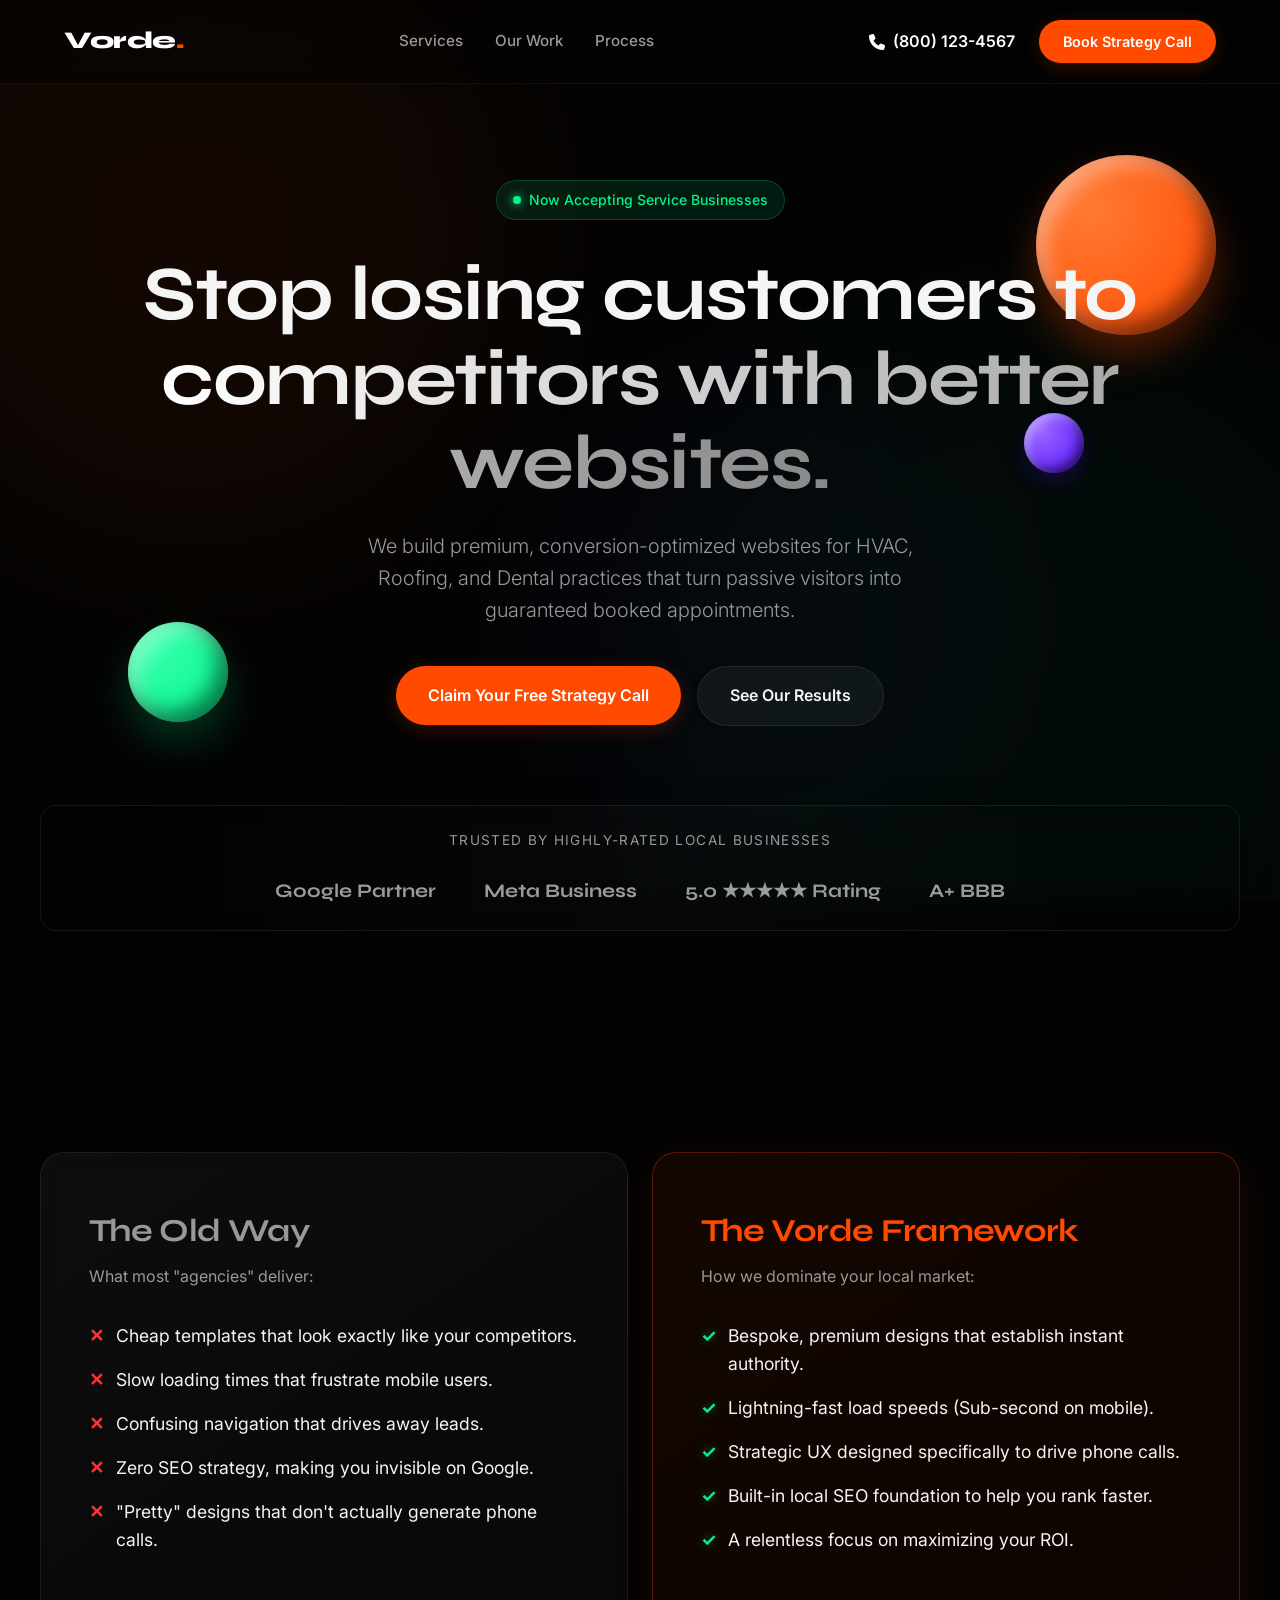
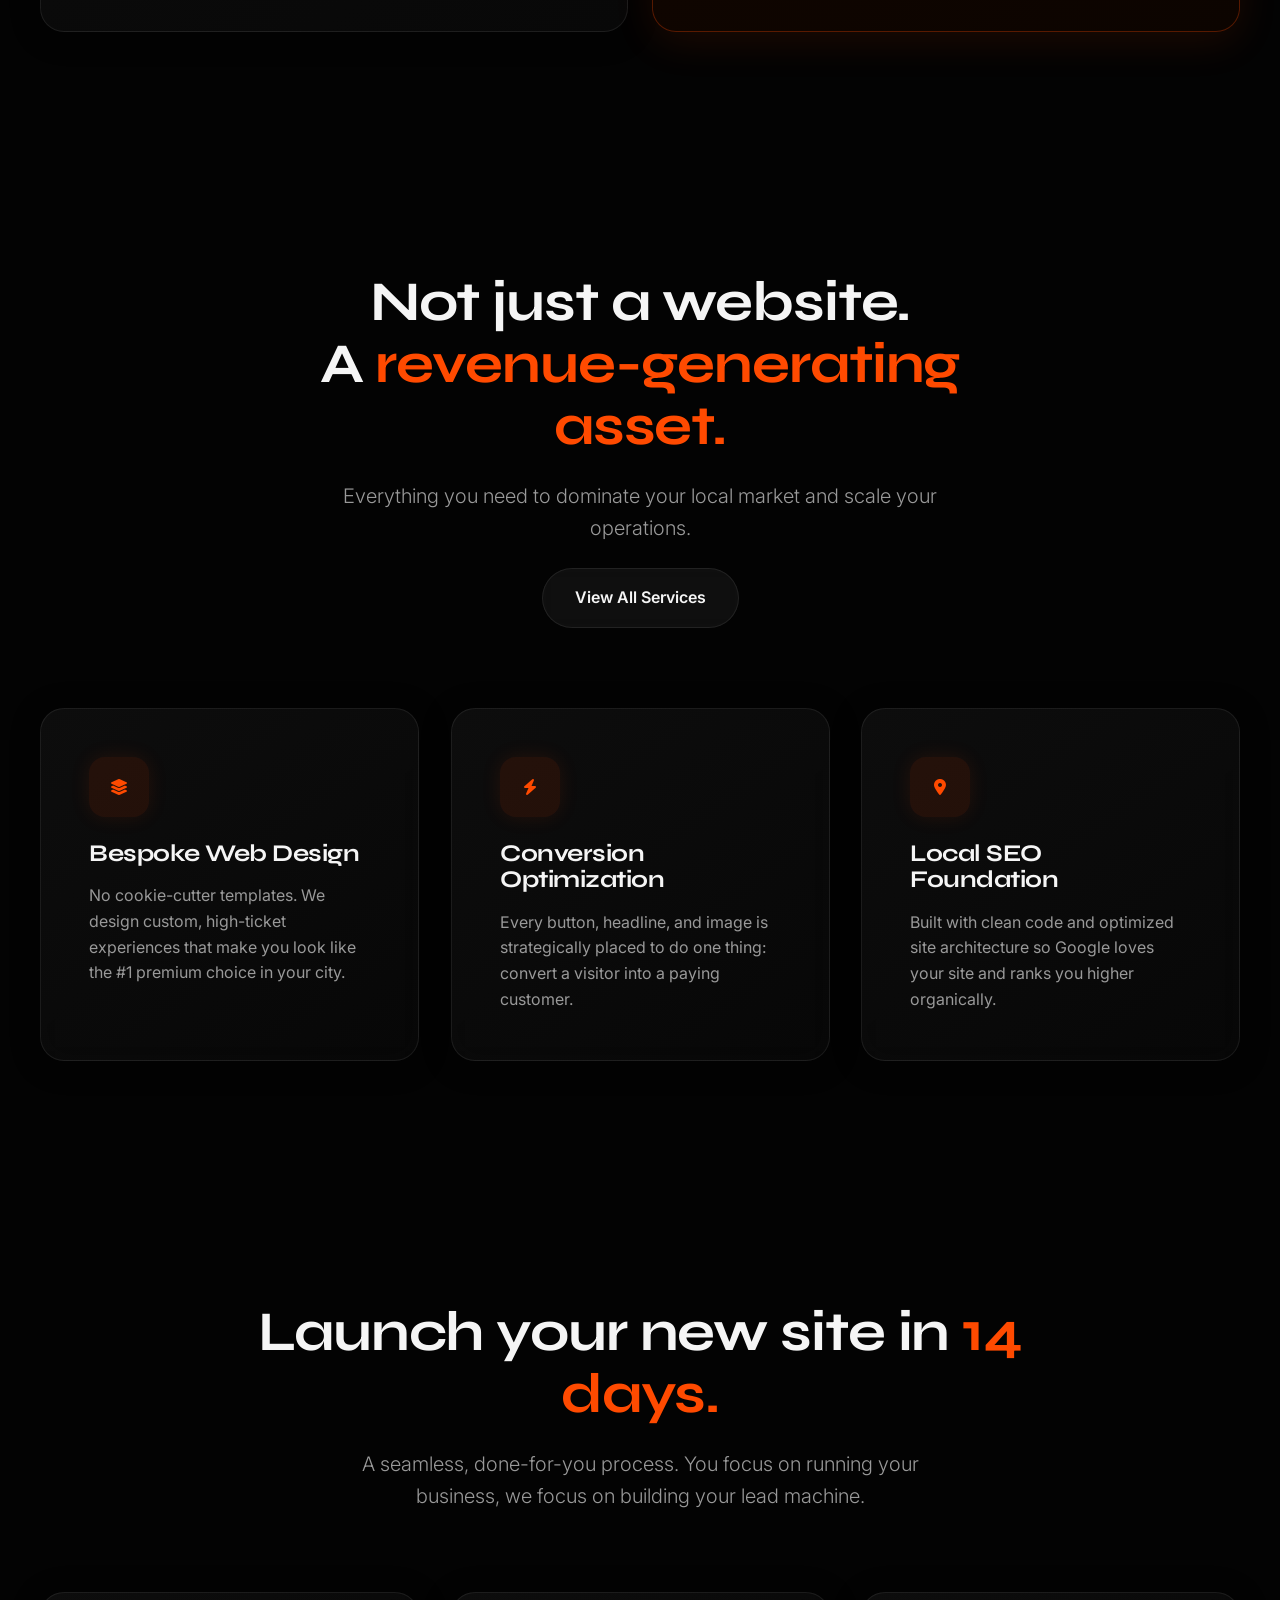
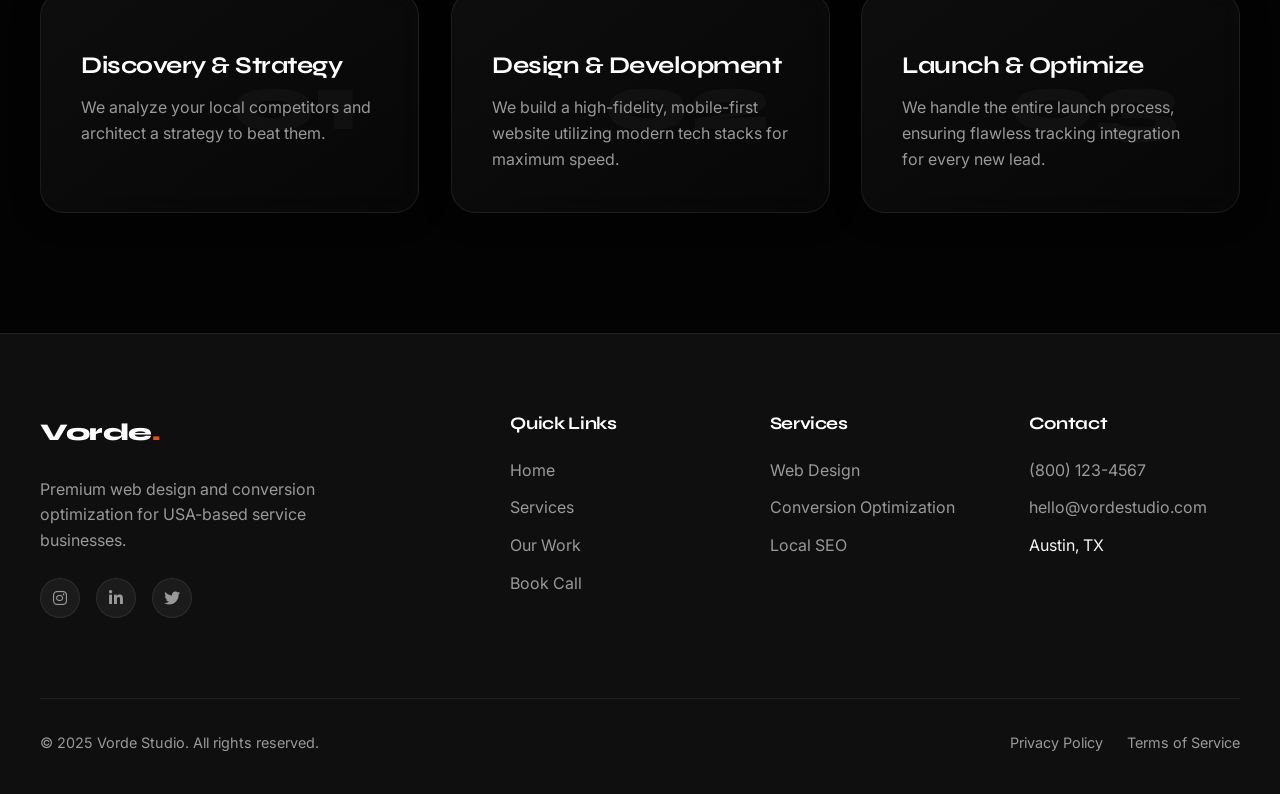
==== index.html @ c7ee4347 "Initial commit: Multi-page premium agency website" ====
<!DOCTYPE html>
<html lang="en" class="scroll-smooth">
<head>
    <meta charset="UTF-8" />
    <meta name="viewport" content="width=device-width, initial-scale=1.0" />
    <title>Vorde Studio | High-Converting Websites for Service Businesses</title>
    <!-- Premium Typography -->
    <link rel="preconnect" href="https://fonts.googleapis.com">
    <link rel="preconnect" href="https://fonts.gstatic.com" crossorigin>
    <link href="https://fonts.googleapis.com/css2?family=Inter:wght@300;400;500;600&family=Syne:wght@500;600;700;800&display=swap" rel="stylesheet">
    <!-- Font Awesome for social icons -->
    <link rel="stylesheet" href="https://cdnjs.cloudflare.com/ajax/libs/font-awesome/6.4.0/css/all.min.css">
    <link rel="stylesheet" href="style.css">
</head>
<body>

    <!-- GLOBAL ANIMATED GRADIENT BACKGROUND -->
    <div class="bg-gradients">
        <div class="gradient-blob blob-1"></div>
        <div class="gradient-blob blob-2"></div>
        <div class="gradient-blob blob-3"></div>
    </div>

    <!-- ================= HEADER ================= -->
    <header id="header">
        <div class="container nav-container">
            <a href="index.html" class="logo">Vorde<span>.</span></a>
            
            <nav class="nav-links">
                <a href="services.html">Services</a>
                <a href="work.html">Our Work</a>
                <a href="index.html#process">Process</a>
            </nav>

            <div class="nav-actions">
                <a href="tel:8001234567" class="phone-link">
                    <i class="fas fa-phone"></i>
                    (800) 123-4567
                </a>
                <a href="book-call.html" class="btn btn-primary nav-btn">Book Strategy Call</a>
            </div>
        </div>
    </header>

    <!-- MOBILE STICKY CTA -->
    <div class="mobile-sticky-cta">
        <a href="tel:8001234567" class="btn btn-primary" style="width: 100%;">
            <i class="fas fa-phone" style="margin-right:8px"></i>
            Call Now for a Quote
        </a>
    </div>

    <!-- ================= HERO ================= -->
    <section class="hero">
        <!-- 3D FLOATING ORBS -->
        <div class="orb orb-1"></div>
        <div class="orb orb-2"></div>
        <div class="orb orb-3"></div>

        <div class="container">
            <div class="reveal">
                <div class="badge">
                    <div class="badge-dot"></div>
                    Now Accepting Service Businesses
                </div>
            </div>
            
            <h1 class="heading-xl reveal" style="transition-delay: 0.1s;">
                Stop losing customers to <br>
                <span class="text-gradient">competitors with better websites.</span>
            </h1>
            
            <p class="subtitle reveal" style="transition-delay: 0.2s; margin-left: auto; margin-right: auto;">
                We build premium, conversion-optimized websites for HVAC, Roofing, and Dental practices that turn passive visitors into guaranteed booked appointments.
            </p>
            
            <div class="hero-actions reveal" style="transition-delay: 0.3s;">
                <a href="book-call.html" class="btn btn-primary">Claim Your Free Strategy Call</a>
                <a href="work.html" class="btn btn-secondary">See Our Results</a>
            </div>



            <div class="trust-strip reveal tilt-card" style="transition-delay: 0.5s; border-radius: 16px; padding: 24px;">
                <div class="tilt-inner">
                    <p>Trusted by highly-rated local businesses</p>
                    <div class="trust-logos">
                        <span>Google Partner</span>
                        <span>Meta Business</span>
                        <span>5.0 ★★★★★ Rating</span>
                        <span>A+ BBB</span>
                    </div>
                </div>
            </div>
        </div>
    </section>

    <!-- ================= PROBLEM VS SOLUTION ================= -->
    <section class="problem-solution" id="why-us">
        <div class="container">
            <div class="split-grid">
                <div class="split-card tilt-card card-problem reveal">
                    <div class="tilt-inner">
                        <h3>The Old Way</h3>
                        <p style="color: var(--text-muted);">What most "agencies" deliver:</p>
                        <ul class="check-list">
                            <li>Cheap templates that look exactly like your competitors.</li>
                            <li>Slow loading times that frustrate mobile users.</li>
                            <li>Confusing navigation that drives away leads.</li>
                            <li>Zero SEO strategy, making you invisible on Google.</li>
                            <li>"Pretty" designs that don't actually generate phone calls.</li>
                        </ul>
                    </div>
                </div>

                <div class="split-card tilt-card card-solution reveal" style="transition-delay: 0.2s;">
                    <div class="tilt-inner">
                        <h3>The Vorde Framework</h3>
                        <p style="color: var(--text-muted);">How we dominate your local market:</p>
                        <ul class="check-list">
                            <li>Bespoke, premium designs that establish instant authority.</li>
                            <li>Lightning-fast load speeds (Sub-second on mobile).</li>
                            <li>Strategic UX designed specifically to drive phone calls.</li>
                            <li>Built-in local SEO foundation to help you rank faster.</li>
                            <li>A relentless focus on maximizing your ROI.</li>
                        </ul>
                    </div>
                </div>
            </div>
        </div>
    </section>

    <!-- ================= SERVICES PREVIEW ================= -->
    <section class="services" id="services">
        <div class="container">
            <div class="section-header reveal">
                <h2 class="heading-lg">Not just a website.<br>A <span class="text-accent">revenue-generating asset.</span></h2>
                <p class="subtitle" style="margin: 0 auto;">Everything you need to dominate your local market and scale your operations.</p>
                <a href="services.html" class="btn btn-secondary" style="margin-top: 24px;">View All Services</a>
            </div>

            <div class="services-grid">
                <div class="service-card tilt-card reveal">
                    <div class="tilt-inner">
                        <div class="service-icon">
                            <i class="fas fa-layer-group"></i>
                        </div>
                        <h3>Bespoke Web Design</h3>
                        <p>No cookie-cutter templates. We design custom, high-ticket experiences that make you look like the #1 premium choice in your city.</p>
                    </div>
                </div>

                <div class="service-card tilt-card reveal" style="transition-delay: 0.1s;">
                    <div class="tilt-inner">
                        <div class="service-icon">
                            <i class="fas fa-bolt"></i>
                        </div>
                        <h3>Conversion Optimization</h3>
                        <p>Every button, headline, and image is strategically placed to do one thing: convert a visitor into a paying customer.</p>
                    </div>
                </div>

                <div class="service-card tilt-card reveal" style="transition-delay: 0.2s;">
                    <div class="tilt-inner">
                        <div class="service-icon">
                            <i class="fas fa-location-dot"></i>
                        </div>
                        <h3>Local SEO Foundation</h3>
                        <p>Built with clean code and optimized site architecture so Google loves your site and ranks you higher organically.</p>
                    </div>
                </div>
            </div>
        </div>
    </section>

    <!-- ================= PROCESS ================= -->
    <section class="process" id="process">
        <div class="container">
            <div class="section-header reveal">
                <h2 class="heading-lg">Launch your new site in <span class="text-accent">14 days.</span></h2>
                <p class="subtitle" style="margin: 0 auto;">A seamless, done-for-you process. You focus on running your business, we focus on building your lead machine.</p>
            </div>

            <div class="process-steps">
                <div class="step-card tilt-card reveal">
                    <div class="tilt-inner">
                        <div class="step-number">01</div>
                        <h3>Discovery & Strategy</h3>
                        <p style="color: var(--text-muted);">We analyze your local competitors and architect a strategy to beat them.</p>
                    </div>
                </div>
                <div class="step-card tilt-card reveal" style="transition-delay: 0.1s;">
                    <div class="tilt-inner">
                        <div class="step-number">02</div>
                        <h3>Design & Development</h3>
                        <p style="color: var(--text-muted);">We build a high-fidelity, mobile-first website utilizing modern tech stacks for maximum speed.</p>
                    </div>
                </div>
                <div class="step-card tilt-card reveal" style="transition-delay: 0.2s;">
                    <div class="tilt-inner">
                        <div class="step-number">03</div>
                        <h3>Launch & Optimize</h3>
                        <p style="color: var(--text-muted);">We handle the entire launch process, ensuring flawless tracking integration for every new lead.</p>
                    </div>
                </div>
            </div>
        </div>
    </section>

    <!-- ================= FOOTER ================= -->
    <footer>
        <div class="container">
            <div class="footer-grid">
                <div class="footer-col">
                    <div class="logo footer-logo">Vorde<span>.</span></div>
                    <p class="footer-desc">Premium web design and conversion optimization for USA-based service businesses.</p>
                    <div class="social-links">
                        <a href="https://www.instagram.com/vorde.studio/" class="social-link" target="_blank"><i class="fab fa-instagram"></i></a>
                        <a href="#" class="social-link"><i class="fab fa-linkedin-in"></i></a>
                        <a href="#" class="social-link"><i class="fab fa-twitter"></i></a>
                    </div>
                </div>
                
                <div class="footer-col">
                    <h4>Quick Links</h4>
                    <ul class="footer-links">
                        <li><a href="index.html">Home</a></li>
                        <li><a href="services.html">Services</a></li>
                        <li><a href="work.html">Our Work</a></li>
                        <li><a href="book-call.html">Book Call</a></li>
                    </ul>
                </div>

                <div class="footer-col">
                    <h4>Services</h4>
                    <ul class="footer-links">
                        <li><a href="services.html">Web Design</a></li>
                        <li><a href="services.html">Conversion Optimization</a></li>
                        <li><a href="services.html">Local SEO</a></li>
                    </ul>
                </div>

                <div class="footer-col">
                    <h4>Contact</h4>
                    <ul class="footer-links">
                        <li><a href="tel:8001234567">(800) 123-4567</a></li>
                        <li><a href="mailto:hello@vordestudio.com">hello@vordestudio.com</a></li>
                        <li>Austin, TX</li>
                    </ul>
                </div>
            </div>

            <div class="footer-bottom">
                <p>&copy; 2025 Vorde Studio. All rights reserved.</p>
                <div style="display: flex; gap: 24px;">
                    <a href="#" style="color: var(--text-muted); transition: color 0.2s;">Privacy Policy</a>
                    <a href="#" style="color: var(--text-muted); transition: color 0.2s;">Terms of Service</a>
                </div>
            </div>
        </div>
    </footer>

    <script src="main.js"></script>
</body>
</html>
---- style.css ----
:root {
    /* High-End Dark Theme Palette */
    --bg-color: #030303;
    --surface: rgba(15, 15, 15, 0.6); /* Slightly transparent for background gradient bleed */
    --surface-solid: #0f0f0f;
    --surface-hover: rgba(22, 22, 22, 0.8);
    --border: rgba(255, 255, 255, 0.08);
    --text-main: #f5f5f5;
    --text-muted: #999999;
    
    /* High-Contrast Conversion Color */
    --accent: #FF4A00;
    --accent-glow: rgba(255, 74, 0, 0.2);
    --success: #00F58A;
    
    /* Typography */
    --font-heading: 'Syne', sans-serif;
    --font-body: 'Inter', sans-serif;
    
    /* Layout & Spacing */
    --max-width: 1200px;
    --section-pad: 120px 24px;
}

* {
    box-sizing: border-box;
    margin: 0;
    padding: 0;
}

body {
    font-family: var(--font-body);
    background-color: var(--bg-color);
    color: var(--text-main);
    line-height: 1.6;
    overflow-x: hidden;
    -webkit-font-smoothing: antialiased;
}

/* --- GLOBAL BACKGROUND GRADIENTS --- */
.bg-gradients {
    position: fixed;
    top: 0; left: 0; right: 0; bottom: 0;
    z-index: -2;
    overflow: hidden;
    background-color: var(--bg-color);
    pointer-events: none;
}

.gradient-blob {
    position: absolute;
    border-radius: 50%;
    filter: blur(100px);
    opacity: 0.4;
    animation: floatBlob 20s infinite alternate ease-in-out;
}

.blob-1 { top: -10%; left: -10%; width: 50vw; height: 50vw; background: rgba(255,74,0,0.15); }
.blob-2 { bottom: -20%; right: -10%; width: 60vw; height: 60vw; background: rgba(0,245,138,0.08); animation-delay: -5s; }
.blob-3 { top: 40%; left: 40%; width: 40vw; height: 40vw; background: rgba(100,50,255,0.08); animation-delay: -10s; }

@keyframes floatBlob {
    0% { transform: translate(0, 0) scale(1); }
    100% { transform: translate(10vw, 5vw) scale(1.2); }
}

img {
    max-width: 100%;
    height: auto;
    display: block;
}

a {
    text-decoration: none;
    color: inherit;
}

/* Container */
.container {
    max-width: var(--max-width);
    margin: 0 auto;
    position: relative;
}

/* Typography Utilities */
h1, h2, h3, h4 {
    font-family: var(--font-heading);
    font-weight: 700;
    line-height: 1.1;
    letter-spacing: -0.02em;
}

.heading-xl {
    font-size: clamp(3rem, 6vw, 5rem);
    margin-bottom: 24px;
}

.heading-lg {
    font-size: clamp(2.5rem, 5vw, 3.5rem);
    margin-bottom: 24px;
}

.text-gradient {
    background: linear-gradient(to right, #ffffff, #888888);
    -webkit-background-clip: text;
    -webkit-text-fill-color: transparent;
}

.text-accent {
    color: var(--accent);
}

.subtitle {
    font-size: clamp(1.1rem, 2vw, 1.25rem);
    color: var(--text-muted);
    max-width: 600px;
    margin-bottom: 40px;
    font-weight: 300;
}

/* ==========================================================================
   2. UI COMPONENTS & 3D EFFECTS
   ========================================================================== */

/* 3D Floating Orbs */
.orb {
    position: absolute;
    border-radius: 50%;
    z-index: -1;
    animation: floatOrb 6s infinite ease-in-out alternate;
    pointer-events: none;
}

.orb-1 { 
    width: 180px; height: 180px; 
    top: 15%; right: 5%; 
    background: radial-gradient(circle at 30% 30%, #ff7a33, #FF4A00);
    box-shadow: inset -10px -10px 20px rgba(0,0,0,0.5), inset 10px 10px 20px rgba(255,255,255,0.4), 0 20px 40px rgba(255,74,0,0.3);
}

.orb-2 { 
    width: 100px; height: 100px; 
    bottom: 30%; left: 10%; 
    animation-delay: -3s; 
    background: radial-gradient(circle at 30% 30%, #33ffaa, #00F58A);
    box-shadow: inset -10px -10px 20px rgba(0,0,0,0.5), inset 10px 10px 20px rgba(255,255,255,0.4), 0 20px 40px rgba(0,245,138,0.2);
}

.orb-3 { 
    width: 60px; height: 60px; 
    top: 40%; left: 80%; 
    animation-delay: -1.5s; 
    background: radial-gradient(circle at 30% 30%, #9966ff, #5511ff);
    box-shadow: inset -5px -5px 10px rgba(0,0,0,0.5), inset 5px 5px 10px rgba(255,255,255,0.4), 0 10px 20px rgba(85,17,255,0.2);
}

@keyframes floatOrb {
    0% { transform: translateY(0) rotate(0deg); }
    100% { transform: translateY(-40px) rotate(15deg); }
}

/* 3D Tilt Card Base */
.tilt-card {
    transform-style: preserve-3d;
    will-change: transform;
    backdrop-filter: blur(16px);
    -webkit-backdrop-filter: blur(16px);
    border: 1px solid var(--border);
    border-radius: 24px;
    background: linear-gradient(145deg, rgba(30,30,30,0.4) 0%, rgba(10,10,10,0.6) 100%);
    box-shadow: 0 4px 30px rgba(0, 0, 0, 0.3);
}

/* Make the inner content pop out */
.tilt-inner {
    transform: translateZ(40px);
    transform-style: preserve-3d;
}

/* Premium Buttons */
.btn {
    display: inline-flex;
    align-items: center;
    justify-content: center;
    padding: 16px 32px;
    font-size: 1rem;
    font-weight: 600;
    border-radius: 100px;
    transition: all 0.3s cubic-bezier(0.4, 0, 0.2, 1);
    cursor: pointer;
    border: none;
    position: relative;
    overflow: hidden;
    z-index: 1;
}

.btn-primary {
    background-color: var(--accent);
    color: #fff;
    box-shadow: 0 4px 20px var(--accent-glow);
}

.btn-primary::before {
    content: '';
    position: absolute;
    top: 0; left: 0; width: 100%; height: 100%;
    background: linear-gradient(120deg, transparent, rgba(255,255,255,0.2), transparent);
    transform: translateX(-100%);
    transition: transform 0.6s;
    z-index: -1;
}

.btn-primary:hover::before {
    transform: translateX(100%);
}

.btn-primary:hover {
    transform: translateY(-2px);
    box-shadow: 0 8px 30px rgba(255, 74, 0, 0.4);
}

.btn-secondary {
    background-color: rgba(255,255,255,0.05);
    color: var(--text-main);
    border: 1px solid var(--border);
    backdrop-filter: blur(10px);
}

.btn-secondary:hover {
    background-color: rgba(255,255,255,0.1);
    border-color: rgba(255,255,255,0.2);
    transform: translateY(-2px);
}

/* Trust Badge */
.badge {
    display: inline-flex;
    align-items: center;
    gap: 8px;
    padding: 8px 16px;
    background: rgba(0, 245, 138, 0.1);
    border: 1px solid rgba(0, 245, 138, 0.2);
    color: var(--success);
    border-radius: 100px;
    font-size: 0.875rem;
    font-weight: 500;
    margin-bottom: 32px;
    backdrop-filter: blur(4px);
}

.badge-dot {
    width: 8px;
    height: 8px;
    background: var(--success);
    border-radius: 50%;
    box-shadow: 0 0 10px var(--success);
    animation: pulse 2s infinite;
}

@keyframes pulse {
    0% { box-shadow: 0 0 0 0 rgba(0, 245, 138, 0.4); }
    70% { box-shadow: 0 0 0 6px rgba(0, 245, 138, 0); }
    100% { box-shadow: 0 0 0 0 rgba(0, 245, 138, 0); }
}

/* Scroll Animations */
.reveal {
    opacity: 0;
    transform: translateY(30px);
    transition: all 0.8s cubic-bezier(0.5, 0, 0, 1);
}
.reveal.active {
    opacity: 1;
    transform: translateY(0);
}

/* ==========================================================================
   3. HEADER & NAVIGATION
   ========================================================================== */
header {
    position: fixed;
    top: 0;
    width: 100%;
    z-index: 100;
    padding: 20px 0;
    background: rgba(3, 3, 3, 0.4);
    backdrop-filter: blur(16px);
    -webkit-backdrop-filter: blur(16px);
    border-bottom: 1px solid rgba(255,255,255,0.05);
    transition: padding 0.3s ease, background 0.3s ease;
}

.nav-container {
    display: flex;
    justify-content: space-between;
    align-items: center;
    padding: 0 24px;
}

.logo {
    font-family: var(--font-heading);
    font-size: 1.5rem;
    font-weight: 800;
    color: #fff;
    letter-spacing: -0.02em;
}

.logo span { color: var(--accent); }

.nav-links {
    display: flex;
    gap: 32px;
}

.nav-links a {
    font-size: 0.95rem;
    color: var(--text-muted);
    transition: color 0.2s;
    font-weight: 500;
}

.nav-links a:hover { color: #fff; }

.nav-actions {
    display: flex;
    align-items: center;
    gap: 24px;
}

.phone-link {
    display: flex;
    align-items: center;
    gap: 8px;
    font-weight: 600;
    font-size: 1rem;
    color: #fff;
    transition: color 0.2s;
}

.phone-link:hover { color: var(--accent); }

.nav-btn {
    padding: 10px 24px;
    font-size: 0.9rem;
}

/* Sticky CTA for Mobile */
.mobile-sticky-cta {
    display: none;
    position: fixed;
    bottom: 0;
    left: 0;
    width: 100%;
    background: rgba(15, 15, 15, 0.9);
    backdrop-filter: blur(10px);
    padding: 16px;
    z-index: 99;
    border-top: 1px solid var(--border);
    box-shadow: 0 -10px 30px rgba(0,0,0,0.5);
}

/* ==========================================================================
   4. SECTIONS
   ========================================================================== */

/* --- HERO SECTION --- */
.hero {
    padding: 180px 24px 100px;
    min-height: 100vh;
    display: flex;
    flex-direction: column;
    align-items: center;
    text-align: center;
    position: relative;
}

.hero-actions {
    display: flex;
    gap: 16px;
    justify-content: center;
    flex-wrap: wrap;
}

/* Trust Strip under Hero */
.trust-strip {
    margin-top: 80px;
    border-top: 1px solid var(--border);
    border-bottom: 1px solid var(--border);
    padding: 32px 0;
    width: 100%;
    background: linear-gradient(90deg, transparent, rgba(255,255,255,0.02), transparent);
}

.trust-strip p {
    color: var(--text-muted);
    font-size: 0.85rem;
    text-transform: uppercase;
    letter-spacing: 0.1em;
    margin-bottom: 24px;
}

.trust-logos {
    display: flex;
    justify-content: center;
    gap: 48px;
    opacity: 0.6;
    flex-wrap: wrap;
}

.trust-logos span {
    font-family: var(--font-heading);
    font-weight: 700;
    font-size: 1.2rem;
    color: #fff;
    transform: translateZ(10px); /* Minor 3D pop if ever inside a tilt container */
}



/* --- PROBLEM VS SOLUTION SECTION --- */
.problem-solution {
    padding: var(--section-pad);
    position: relative;
}

.split-grid {
    display: grid;
    grid-template-columns: 1fr 1fr;
    gap: 24px;
}

.split-card {
    padding: 60px 48px;
    /* Applies .tilt-card base styles */
}

.card-problem {
    background: linear-gradient(145deg, rgba(20,20,20,0.6) 0%, rgba(10,10,10,0.8) 100%);
}

.card-solution {
    background: linear-gradient(145deg, rgba(30,10,0,0.6) 0%, rgba(15,5,0,0.8) 100%);
    border-color: rgba(255,74,0,0.3);
    box-shadow: 0 10px 40px rgba(255, 74, 0, 0.1);
}

.split-card h3 {
    font-size: 2rem;
    margin-bottom: 16px;
}

.card-problem h3 { color: var(--text-muted); }
.card-solution h3 { color: var(--accent); }

.check-list {
    list-style: none;
    margin-top: 32px;
}

.check-list li {
    margin-bottom: 16px;
    display: flex;
    align-items: flex-start;
    gap: 12px;
    font-size: 1.1rem;
}

.card-problem .check-list li::before {
    content: '✕';
    color: #ff3333;
    font-weight: bold;
}

.card-solution .check-list li::before {
    content: '✓';
    color: var(--success);
    font-weight: bold;
    text-shadow: 0 0 10px rgba(0,245,138,0.5);
}

/* --- SERVICES SECTION --- */
.services {
    padding: var(--section-pad);
    position: relative;
}

.section-header {
    text-align: center;
    max-width: 800px;
    margin: 0 auto 80px;
}

.services-grid {
    display: grid;
    grid-template-columns: repeat(auto-fit, minmax(350px, 1fr));
    gap: 32px;
    perspective: 1000px;
}

.service-card {
    padding: 48px;
    /* Applies .tilt-card base styles */
}

.service-icon {
    width: 60px;
    height: 60px;
    background: rgba(255, 74, 0, 0.1);
    border-radius: 16px;
    display: flex;
    align-items: center;
    justify-content: center;
    margin-bottom: 24px;
    color: var(--accent);
    box-shadow: 0 0 20px rgba(255, 74, 0, 0.1);
    transform: translateZ(30px); /* 3D layer */
}

.service-card h3 {
    font-size: 1.5rem;
    margin-bottom: 16px;
    transform: translateZ(20px); /* 3D layer */
}

.service-card p {
    color: var(--text-muted);
    transform: translateZ(10px); /* 3D layer */
}

/* --- PROCESS SECTION --- */
.process {
    padding: var(--section-pad);
}

.process-steps {
    display: grid;
    grid-template-columns: repeat(3, 1fr);
    gap: 32px;
    margin-top: 60px;
    perspective: 1000px;
}

.step-card {
    position: relative;
    padding: 40px;
    /* Applies .tilt-card base styles */
}

.step-number {
    font-family: var(--font-heading);
    font-size: 5rem;
    font-weight: 800;
    color: rgba(255,255,255,0.03);
    position: absolute;
    top: 10px;
    right: 20px;
    line-height: 1;
    transform: translateZ(-10px); /* Pushed back */
}

.step-card h3 {
    font-size: 1.5rem;
    margin-bottom: 16px;
    margin-top: 20px;
    color: #fff;
    transform: translateZ(20px);
}

.step-card p {
    transform: translateZ(10px);
}

/* --- RESULTS & TESTIMONIALS --- */
.results {
    padding: var(--section-pad);
}

.testimonial-grid {
    display: grid;
    grid-template-columns: repeat(auto-fit, minmax(300px, 1fr));
    gap: 32px;
    perspective: 1000px;
}

.testimonial-card {
    padding: 40px;
    /* Applies .tilt-card base styles */
}

.stars {
    color: #FFB800;
    margin-bottom: 24px;
    font-size: 1.2rem;
    letter-spacing: 2px;
    transform: translateZ(25px);
    text-shadow: 0 0 10px rgba(255,184,0,0.3);
}

.quote {
    font-size: 1.1rem;
    font-style: italic;
    margin-bottom: 32px;
    color: #fff;
    transform: translateZ(15px);
}

.author {
    display: flex;
    align-items: center;
    gap: 16px;
    transform: translateZ(20px);
}

.author-avatar {
    width: 50px;
    height: 50px;
    background: var(--border);
    border-radius: 50%;
}

.author-info h4 {
    font-size: 1rem;
    margin-bottom: 4px;
}

.author-info p {
    font-size: 0.85rem;
    color: var(--text-muted);
}

/* --- FINAL CTA SECTION --- */
.cta {
    padding: var(--section-pad);
    text-align: center;
}

.cta-box {
    /* 3D tilt applied */
    background: linear-gradient(135deg, rgba(30,10,0,0.8) 0%, rgba(10,5,0,0.9) 100%);
    border: 1px solid rgba(255, 74, 0, 0.4);
    border-radius: 32px;
    padding: 80px 40px;
    position: relative;
    overflow: hidden;
    box-shadow: 0 20px 60px rgba(255,74,0,0.15);
}

.cta-box::after {
    content: '';
    position: absolute;
    top: 0; left: 0; width: 100%; height: 100%;
    background: url('[data-uri]') repeat;
    opacity: 0.3;
    pointer-events: none;
}

.urgency-tag {
    display: inline-block;
    background: rgba(255,0,0,0.15);
    color: #ff4444;
    padding: 8px 16px;
    border-radius: 100px;
    font-weight: 600;
    font-size: 0.85rem;
    margin-bottom: 24px;
    border: 1px solid rgba(255,0,0,0.3);
    transform: translateZ(30px);
}

/* --- FOOTER --- */
footer {
    background: var(--surface-solid);
    padding: 80px 24px 40px;
    border-top: 1px solid var(--border);
    position: relative;
    z-index: 1;
}

.footer-grid {
    display: grid;
    grid-template-columns: 2fr 1fr 1fr 1fr;
    gap: 48px;
    margin-bottom: 80px;
}

.footer-logo {
    margin-bottom: 24px;
}

.footer-desc {
    color: var(--text-muted);
    max-width: 300px;
}

.footer-col h4 {
    font-size: 1.1rem;
    margin-bottom: 24px;
    color: #fff;
}

.footer-links {
    list-style: none;
}

.footer-links li {
    margin-bottom: 12px;
}

.footer-links a {
    color: var(--text-muted);
    transition: color 0.2s;
}

.footer-links a:hover {
    color: var(--accent);
}

.footer-bottom {
    display: flex;
    justify-content: space-between;
    align-items: center;
    padding-top: 32px;
    border-top: 1px solid var(--border);
    color: var(--text-muted);
    font-size: 0.9rem;
}

/* Social Icons */
.social-links {
    display: flex;
    gap: 16px;
    margin-top: 24px;
}

.social-link {
    width: 40px;
    height: 40px;
    background: rgba(255,255,255,0.05);
    border: 1px solid var(--border);
    border-radius: 50%;
    display: flex;
    align-items: center;
    justify-content: center;
    color: var(--text-muted);
    transition: all 0.3s ease;
}

.social-link:hover {
    background: var(--accent);
    color: #fff;
    border-color: var(--accent);
    transform: translateY(-3px);
}

/* ==========================================================================
   5. RESPONSIVE DESIGN
   ========================================================================== */
@media (max-width: 992px) {
    .split-grid, .process-steps { grid-template-columns: 1fr; }
    .footer-grid { grid-template-columns: 1fr 1fr; }
}

@media (max-width: 768px) {
    :root { --section-pad: 80px 20px; }
    .nav-links, .nav-actions .btn { display: none; }
    .mobile-sticky-cta { display: block; }
    body { padding-bottom: 80px; }
    .trust-logos { gap: 24px; }
    .footer-grid { grid-template-columns: 1fr; }
    .orb { display: none; /* Hide heavy 3D orbs on mobile for performance */ }
    
    /* Disable 3D tilt on mobile where touch reigns */
    .tilt-card { transform: none !important; transition: none !important; }
    .tilt-inner { transform: none !important; }
}
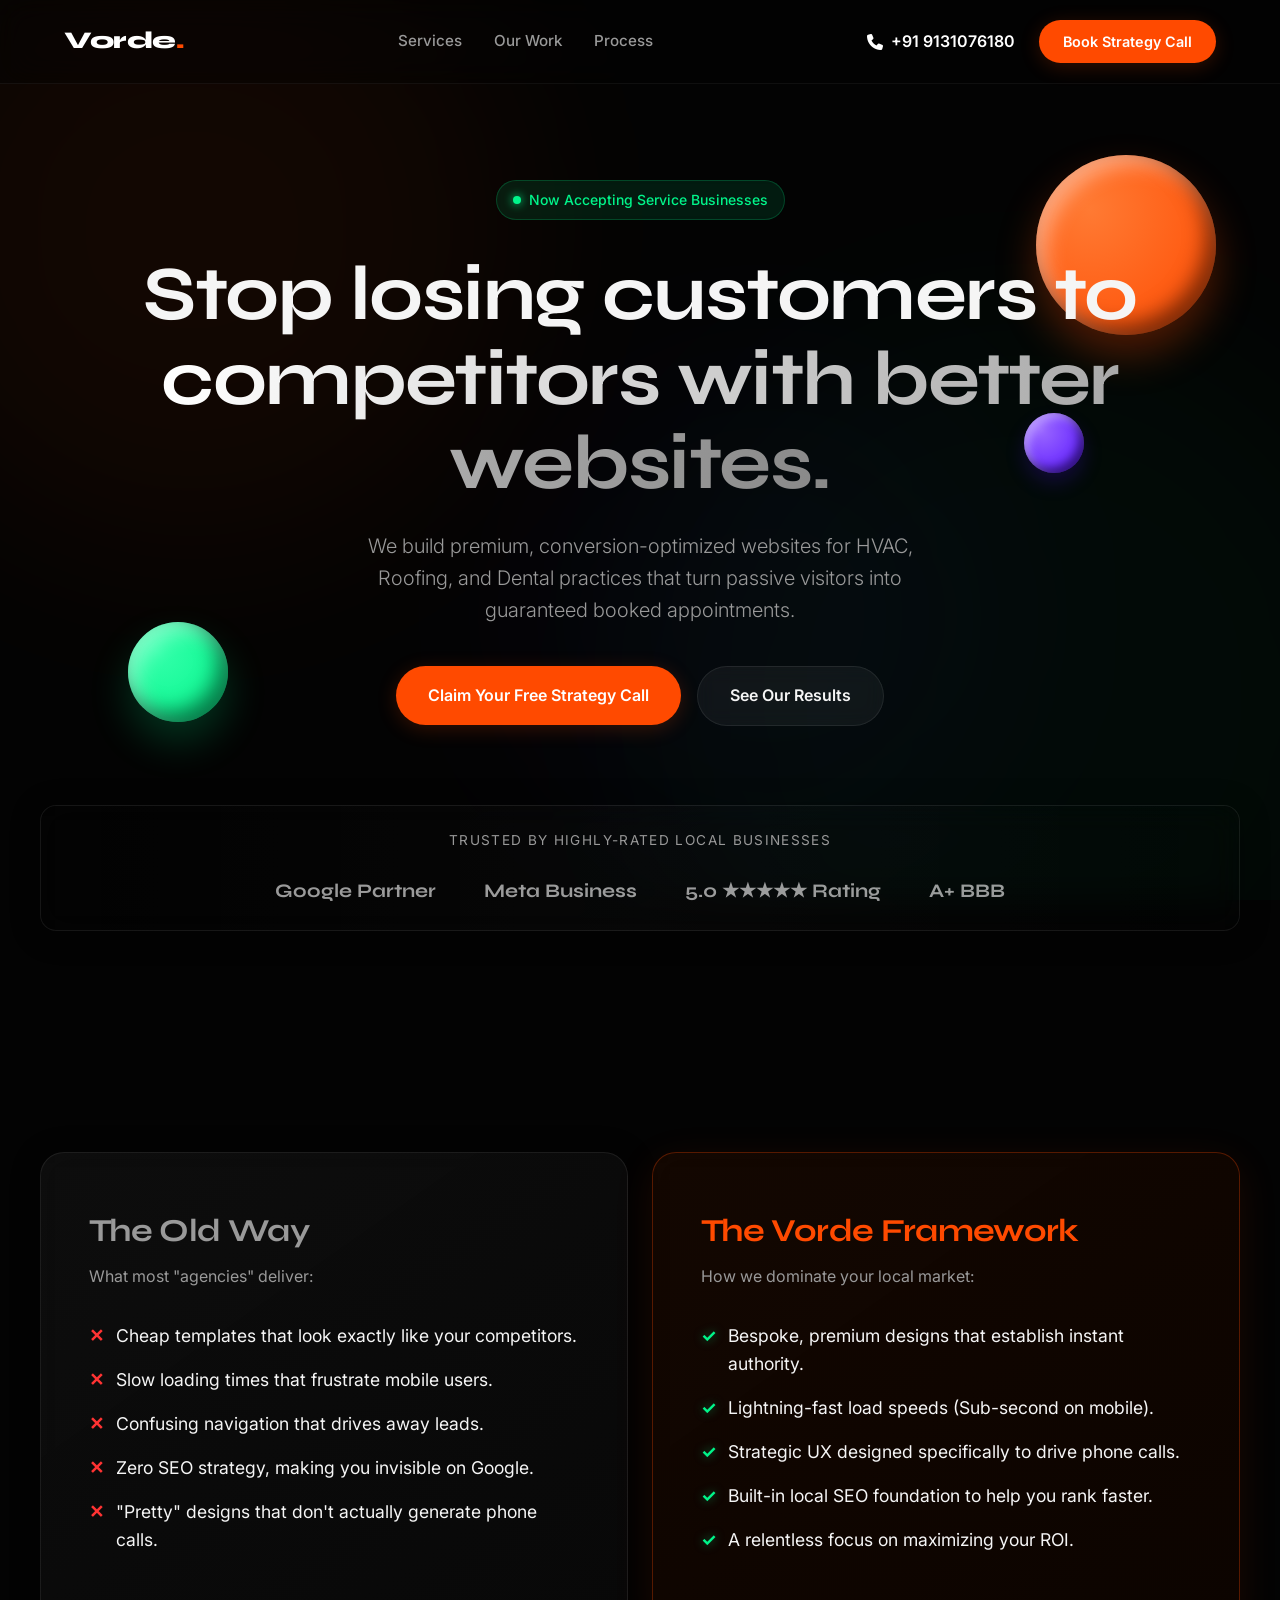
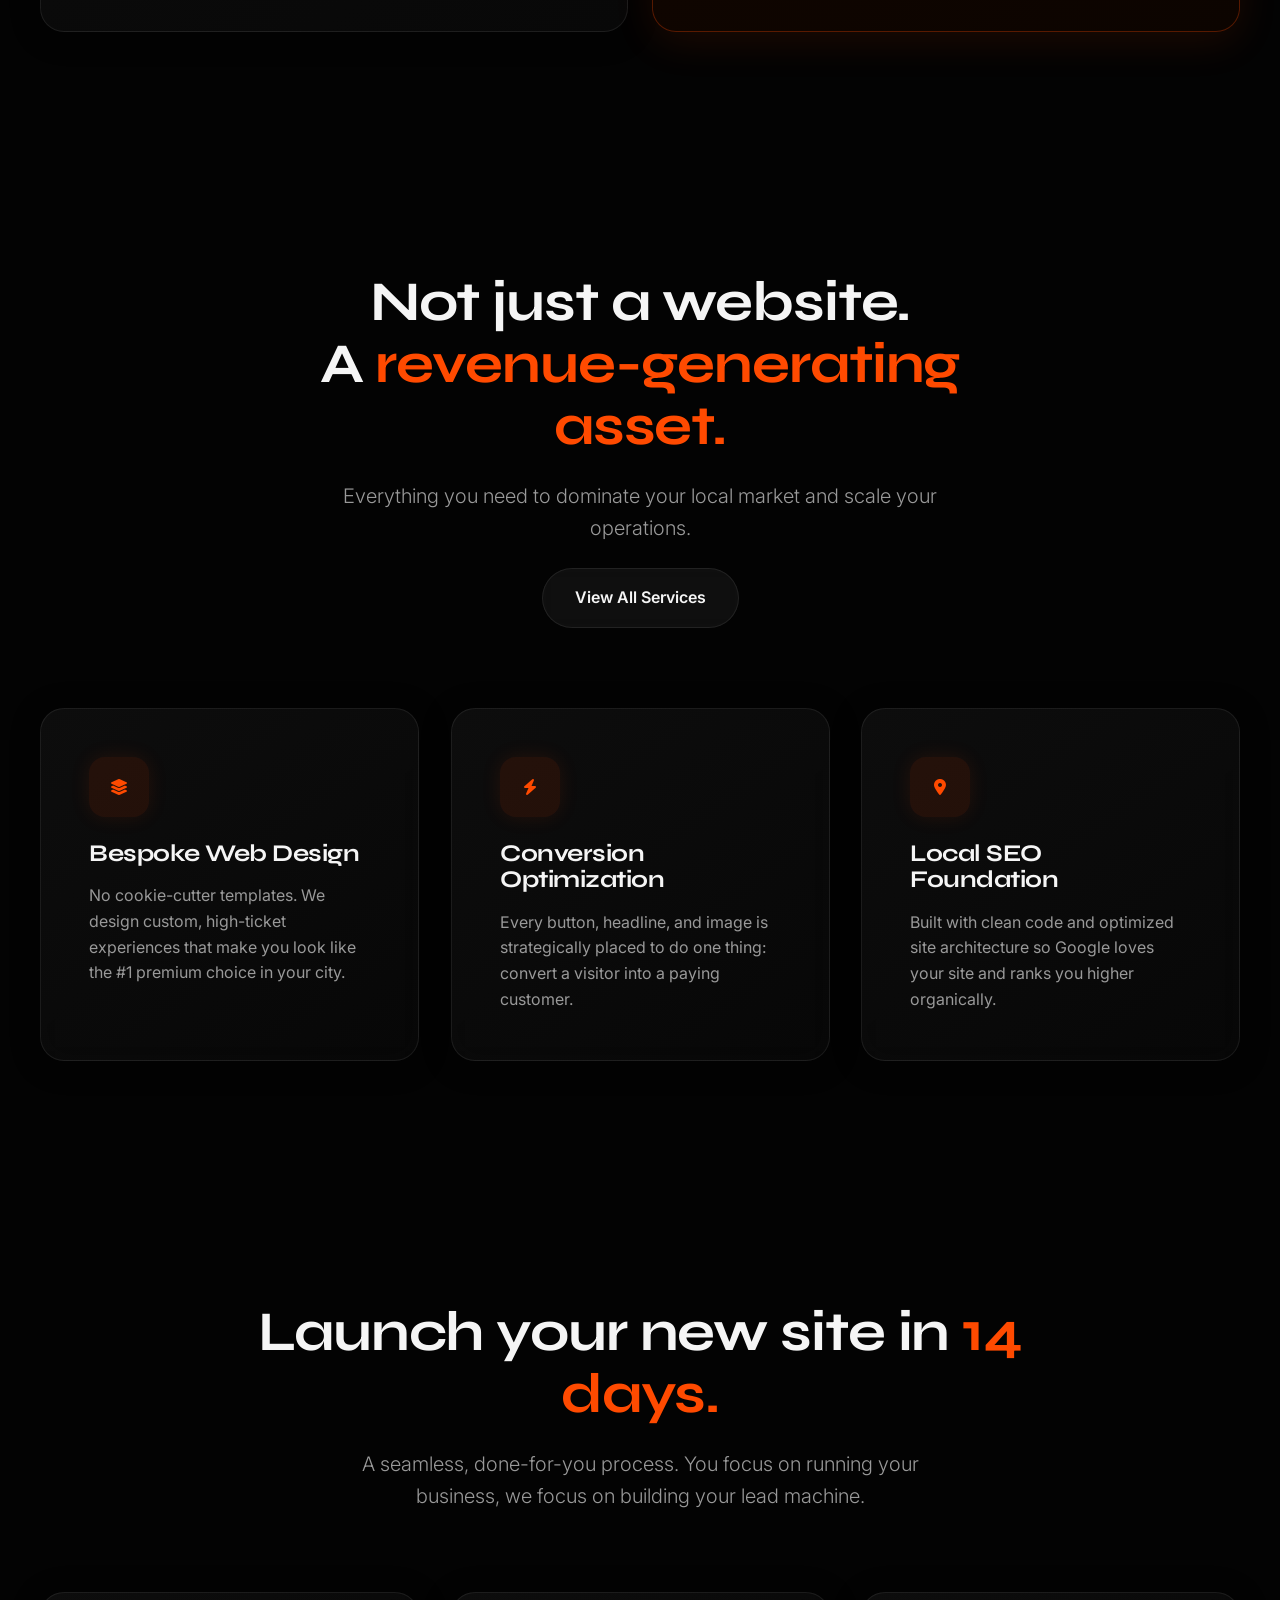
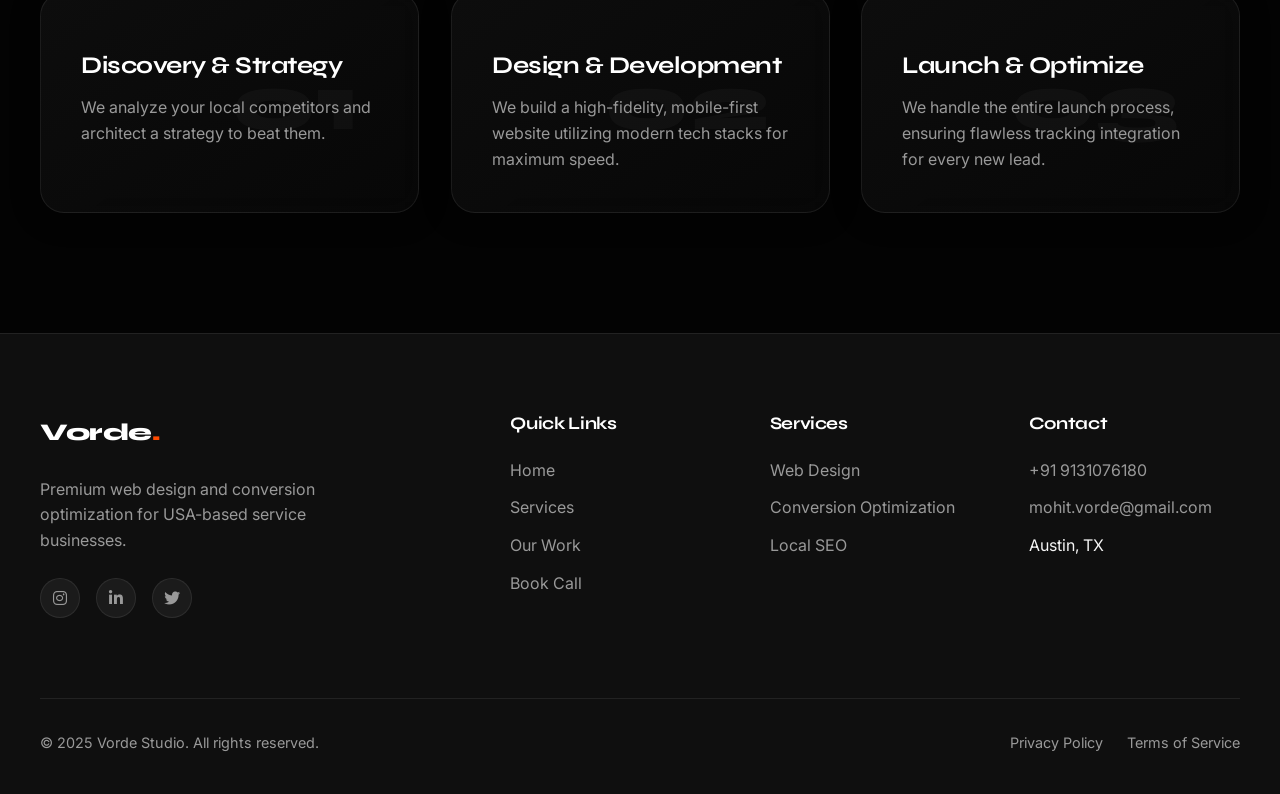
==== commit 54494420: "Add mobile hamburger menu and update contact phone and email" ====
--- a/index.html
+++ b/index.html
@@ -33,18 +33,24 @@
             </nav>
 
             <div class="nav-actions">
-                <a href="tel:8001234567" class="phone-link">
+                <a href="tel:+919131076180" class="phone-link">
                     <i class="fas fa-phone"></i>
-                    (800) 123-4567
+                    +91 9131076180
                 </a>
                 <a href="book-call.html" class="btn btn-primary nav-btn">Book Strategy Call</a>
             </div>
+
+            <div class="menu-toggle" id="mobile-menu">
+                <span></span>
+                <span></span>
+                <span></span>
+            </div>
         </div>
     </header>
 
     <!-- MOBILE STICKY CTA -->
     <div class="mobile-sticky-cta">
-        <a href="tel:8001234567" class="btn btn-primary" style="width: 100%;">
+        <a href="tel:+919131076180" class="btn btn-primary" style="width: 100%;">
             <i class="fas fa-phone" style="margin-right:8px"></i>
             Call Now for a Quote
         </a>
@@ -243,8 +249,8 @@
                 <div class="footer-col">
                     <h4>Contact</h4>
                     <ul class="footer-links">
-                        <li><a href="tel:8001234567">(800) 123-4567</a></li>
-                        <li><a href="mailto:hello@vordestudio.com">hello@vordestudio.com</a></li>
+                        <li><a href="tel:+919131076180">+91 9131076180</a></li>
+                        <li><a href="mailto:mohit.vorde@gmail.com">mohit.vorde@gmail.com</a></li>
                         <li>Austin, TX</li>
                     </ul>
                 </div>
--- a/style.css
+++ b/style.css
@@ -344,6 +344,38 @@
     font-size: 0.9rem;
 }
 
+/* Mobile Menu Toggle */
+.menu-toggle {
+    display: none;
+    flex-direction: column;
+    justify-content: space-between;
+    width: 30px;
+    height: 21px;
+    cursor: pointer;
+    z-index: 1000;
+}
+
+.menu-toggle span {
+    display: block;
+    height: 3px;
+    width: 100%;
+    background-color: #fff;
+    border-radius: 3px;
+    transition: all 0.3s ease;
+}
+
+.menu-toggle.active span:nth-child(1) {
+    transform: translateY(9px) rotate(45deg);
+}
+
+.menu-toggle.active span:nth-child(2) {
+    opacity: 0;
+}
+
+.menu-toggle.active span:nth-child(3) {
+    transform: translateY(-9px) rotate(-45deg);
+}
+
 /* Sticky CTA for Mobile */
 .mobile-sticky-cta {
     display: none;
@@ -762,7 +794,36 @@
 
 @media (max-width: 768px) {
     :root { --section-pad: 80px 20px; }
-    .nav-links, .nav-actions .btn { display: none; }
+    
+    .menu-toggle { display: flex; }
+    
+    .nav-links {
+        position: fixed;
+        top: 0;
+        right: -100%;
+        width: 80%;
+        height: 100vh;
+        background: rgba(15, 15, 15, 0.98);
+        backdrop-filter: blur(20px);
+        flex-direction: column;
+        justify-content: center;
+        align-items: center;
+        transition: 0.4s cubic-bezier(0.4, 0, 0.2, 1);
+        z-index: 999;
+        border-left: 1px solid var(--border);
+    }
+    
+    .nav-links.active {
+        right: 0;
+    }
+    
+    .nav-links a {
+        font-size: 1.5rem;
+        color: #fff;
+    }
+    
+    .nav-actions .btn, .nav-actions .phone-link { display: none; }
+    
     .mobile-sticky-cta { display: block; }
     body { padding-bottom: 80px; }
     .trust-logos { gap: 24px; }
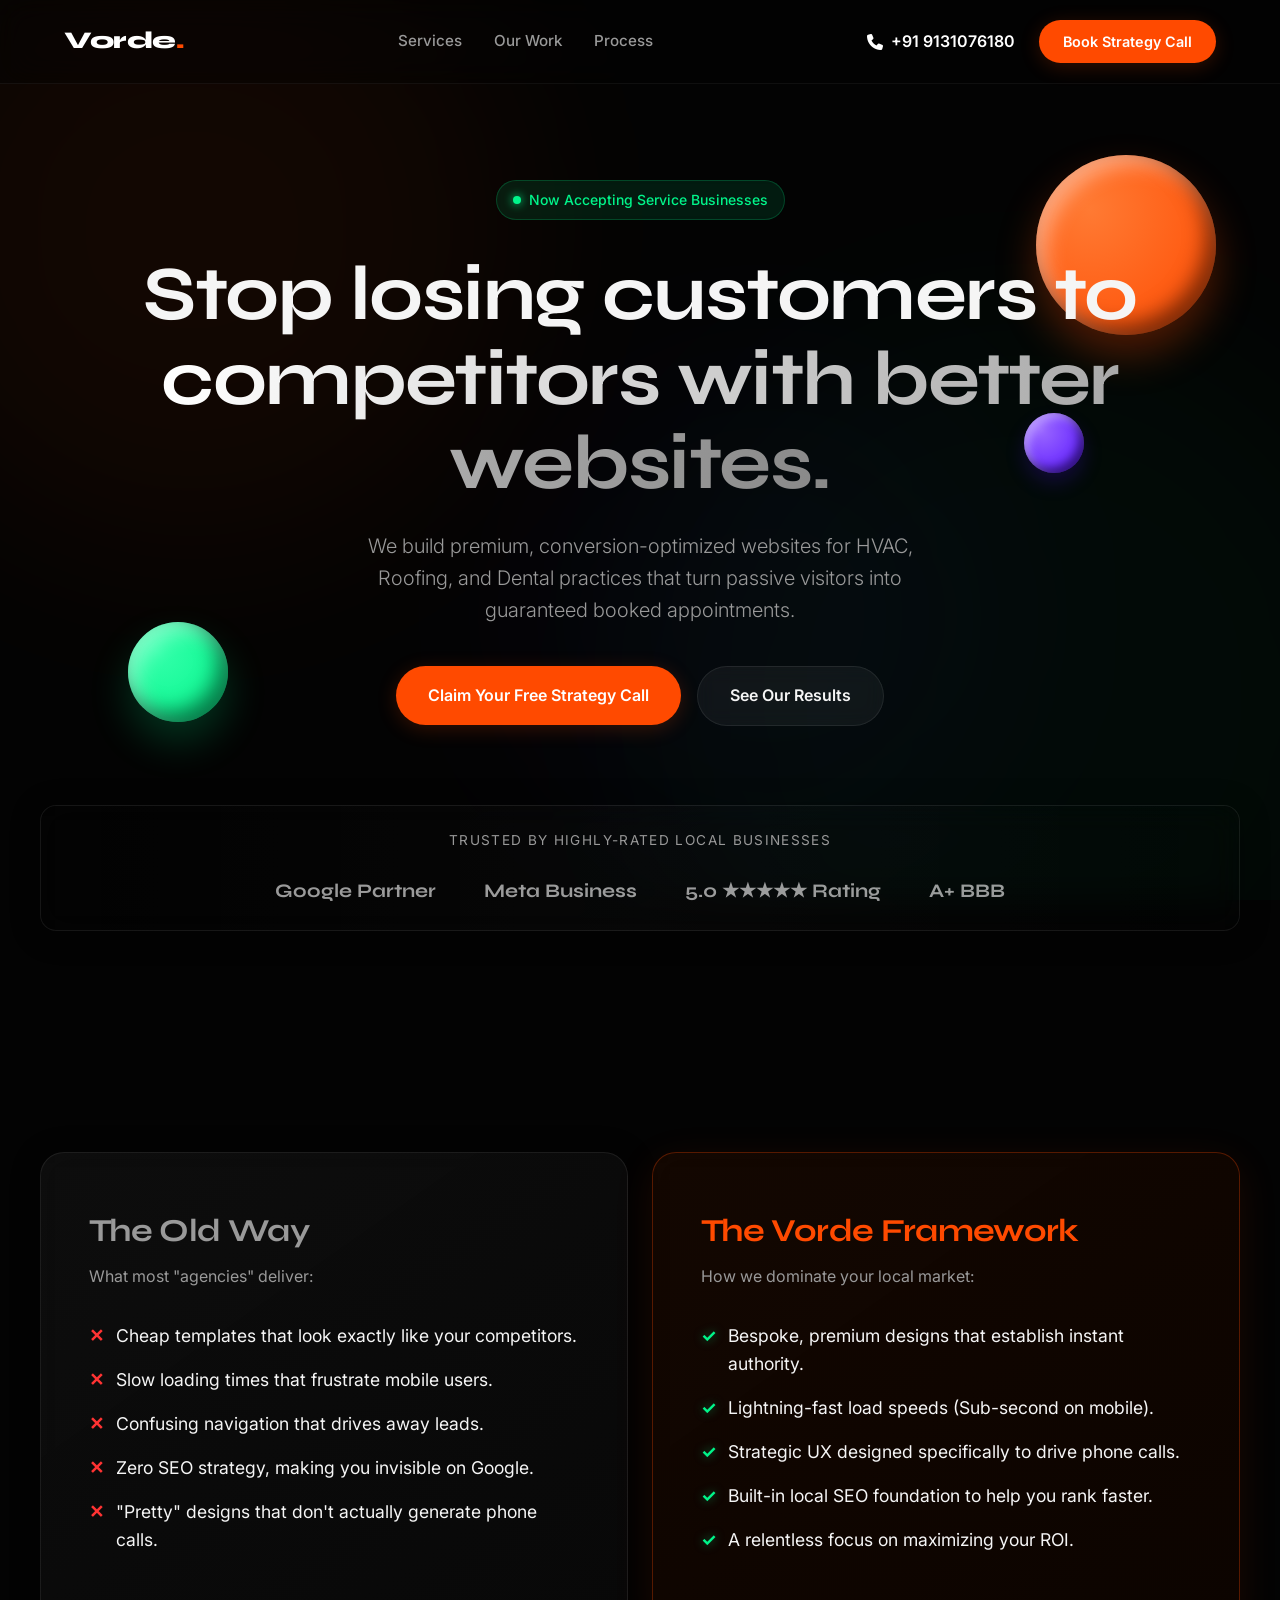
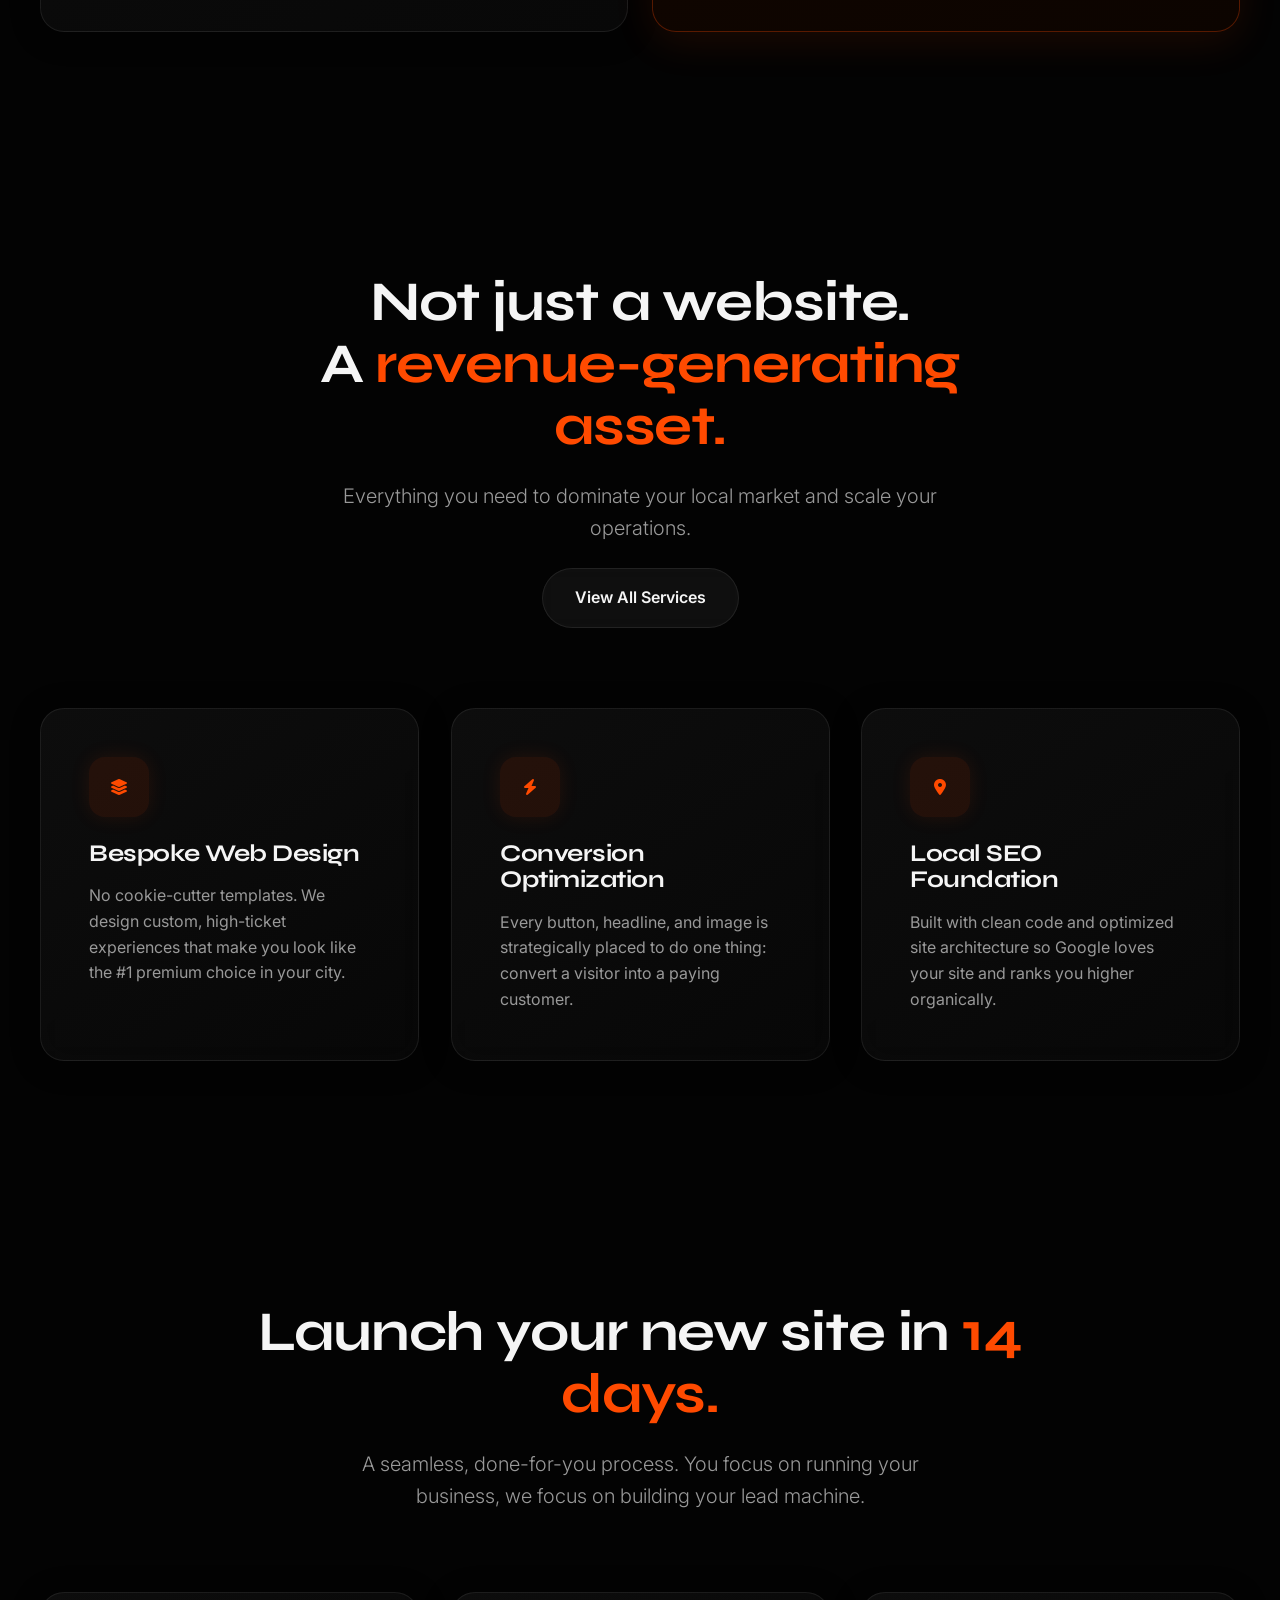
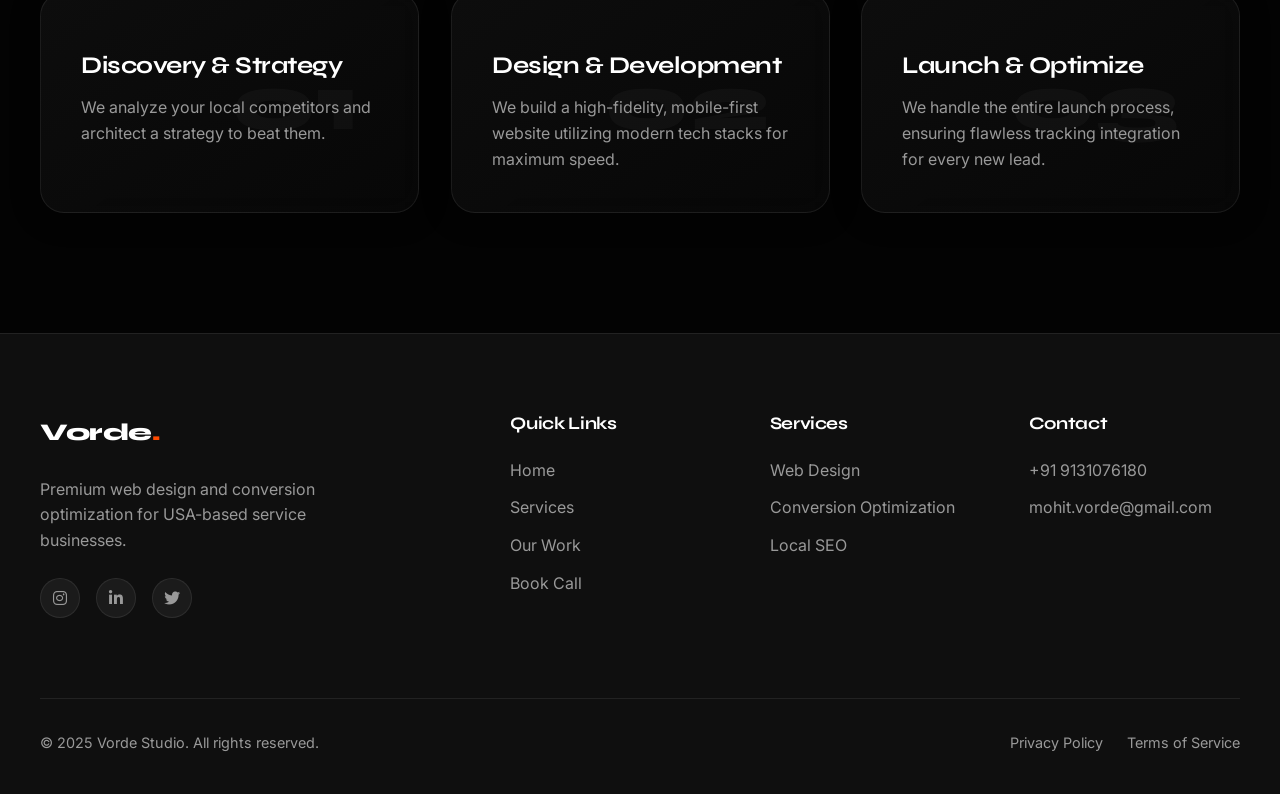
==== commit 9867325a: "Remove Austin, TX from footer" ====
--- a/index.html
+++ b/index.html
@@ -251,7 +251,6 @@
                     <ul class="footer-links">
                         <li><a href="tel:+919131076180">+91 9131076180</a></li>
                         <li><a href="mailto:mohit.vorde@gmail.com">mohit.vorde@gmail.com</a></li>
-                        <li>Austin, TX</li>
                     </ul>
                 </div>
             </div>
